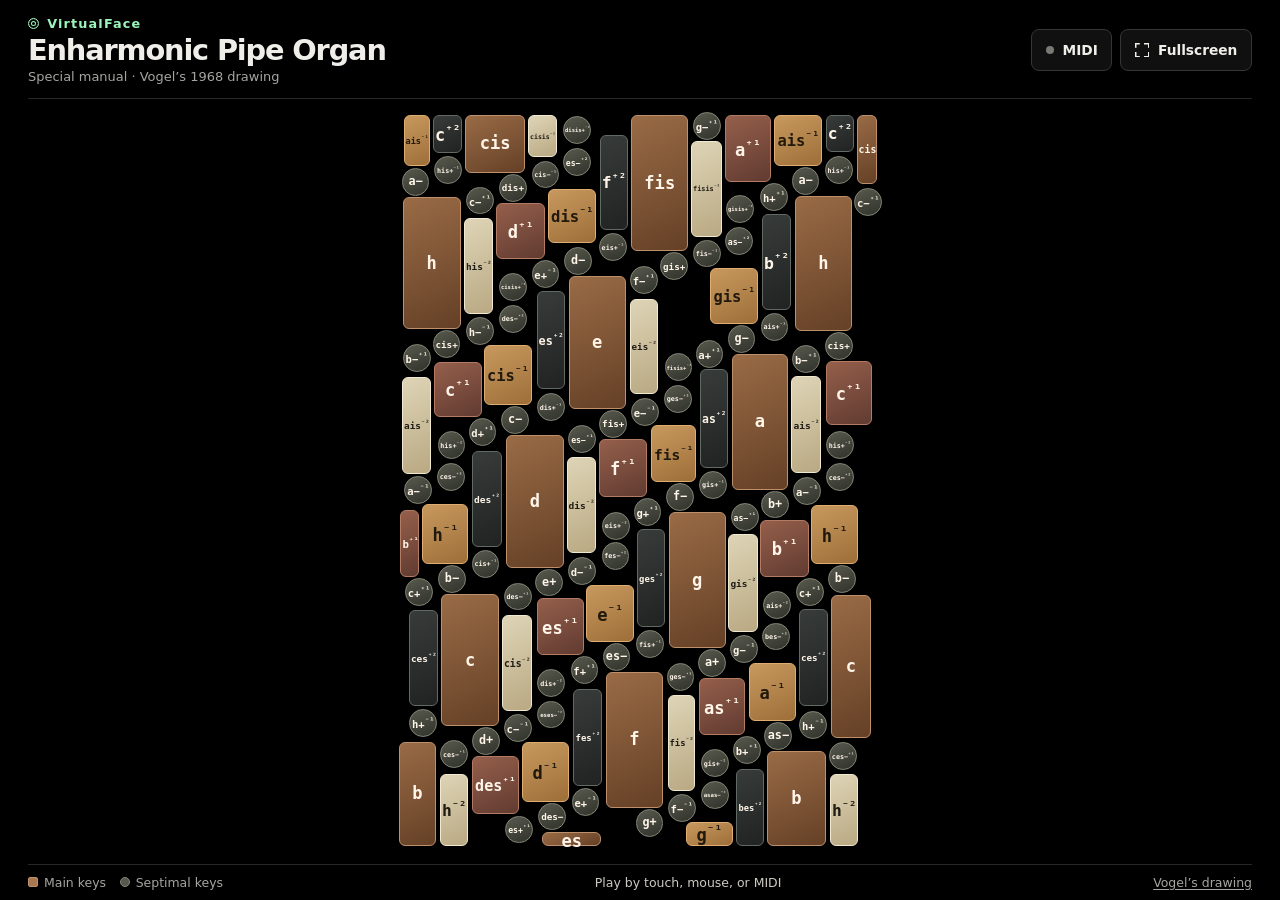
==== index.html @ 7b82e7f3 "Build the VirtualFace Vogel keyboard" ====
<!doctype html>
<html lang="en">
<head>
  <meta charset="utf-8">
  <meta name="viewport" content="width=device-width, initial-scale=1, viewport-fit=cover">
  <meta name="theme-color" content="#000000">
  <meta name="description" content="Play the special manual of the Enharmonic Pipe Organ with touch, mouse, or MIDI.">
  <title>VirtualFace · Enharmonic Pipe Organ</title>
  <link rel="stylesheet" href="./styles.css">
  <script type="module" src="./app.js"></script>
</head>
<body>
  <div class="app">
    <header class="toolbar">
      <div class="instrument">
        <div class="wordmark"><span class="wordmark-icon" aria-hidden="true"></span>VirtualFace</div>
        <h1 id="instrument-name">Enharmonic Pipe Organ</h1>
        <p class="instrument-detail">Special manual <span aria-hidden="true">·</span> Vogel’s 1968 drawing</p>
      </div>
      <div class="actions">
        <button id="midi-button" class="control" type="button" aria-expanded="false" aria-controls="midi-panel">
          <span id="midi-dot" class="midi-dot" aria-hidden="true"></span>MIDI
        </button>
        <button id="fullscreen" class="control" type="button"><span class="fullscreen-icon" aria-hidden="true"></span><span id="fullscreen-label">Fullscreen</span></button>
      </div>
      <section id="midi-panel" class="midi-panel" aria-labelledby="midi-heading" hidden>
        <h2 id="midi-heading">MIDI connections</h2>
        <p id="midi-status" role="status">Enable MIDI to connect a controller or a sound source.</p>
        <button id="midi-enable" class="control control-accent" type="button">Enable MIDI</button>
        <div id="midi-routing" class="midi-routing" hidden>
          <label>Input device<select id="midi-input"></select></label>
          <label>Input channel<select id="midi-input-channel"></select></label>
          <label>Output device<select id="midi-output"></select></label>
          <label>Output channel<select id="midi-output-channel"></select></label>
        </div>
        <p class="mapping-note" id="midi-mapping">VirtualFace uses its own note map. Focus or hover over a key to see its MIDI address.</p>
        <button id="release-all" class="control" type="button">Release all notes</button>
      </section>
    </header>
    <main class="stage" aria-label="Vogel special manual">
      <div id="keyboard" class="keyboard" role="group" aria-label="Playable keys" aria-describedby="keyboard-help"></div>
      <p id="keyboard-help" class="visually-hidden">Press and hold a key to play. Use the arrow keys to move focus and Space or Enter to play the focused key.</p>
      <noscript>Enable JavaScript to play the keyboard.</noscript>
    </main>
    <footer class="footer">
      <div class="legend" aria-label="Key legend">
        <span><i class="legend-swatch legend-main" aria-hidden="true"></i>Main keys</span>
        <span><i class="legend-swatch legend-septimal" aria-hidden="true"></i>Septimal keys</span>
      </div>
      <p id="key-info" class="key-info">Play by touch, mouse, or MIDI</p>
      <a class="source-link" href="https://www.soyka-musik.at/media/content/downloads/u.-d._soyka_arbeitsbericht_sinfonie_in_yes-dur_die_unspielbare.pdf#page=5" target="_blank" rel="noopener">Vogel’s drawing</a>
    </footer>
  </div>
</body>
</html>
---- styles.css ----
:root {
  color-scheme: dark;
  font-family: system-ui, -apple-system, BlinkMacSystemFont, sans-serif;
  background: #000;
  color: #f0eee9;
  --accent: #9cf6bb;
  --muted: #a5a5a1;
  --line: #272725;
}

* { box-sizing: border-box; }
body { margin: 0; }
button, select { font: inherit; }
button { cursor: pointer; }
[hidden] { display: none !important; }

.app {
  min-height: 100vh;
  min-height: 100dvh;
  display: grid;
  grid-template-rows: auto minmax(0, 1fr) auto;
  height: 100vh;
  height: 100dvh;
  padding: 0 max(1.75rem, env(safe-area-inset-right)) env(safe-area-inset-bottom) max(1.75rem, env(safe-area-inset-left));
  background: #000;
}

.toolbar, .footer {
  display: flex;
  align-items: center;
  justify-content: space-between;
  gap: 1rem;
}

.toolbar {
  position: relative;
  padding: 1rem 0 .85rem;
  border-bottom: 1px solid var(--line);
  z-index: 2;
}

.instrument { min-width: 0; }
.wordmark {
  display: flex;
  align-items: center;
  gap: .5rem;
  color: var(--accent);
  font-size: .8rem;
  letter-spacing: .09em;
  font-weight: 700;
}

.wordmark-icon {
  display: inline-block;
  width: .7rem;
  height: .7rem;
  border: 1.5px solid currentColor;
  border-radius: 50%;
  box-shadow: inset 0 0 0 2px #000, inset 0 0 0 3px currentColor;
}

h1 { margin: .25rem 0 .15rem; font-size: clamp(1.1rem, 3vw, 1.8rem); font-weight: 560; letter-spacing: -.04em; line-height: 1.1; }
.instrument-detail { margin: 0; font-size: .81rem; color: var(--muted); }
.actions { display: flex; gap: .5rem; flex-shrink: 0; }

.control {
  min-height: 2.65rem;
  display: inline-flex;
  align-items: center;
  justify-content: center;
  gap: .55rem;
  padding: 0 .85rem;
  border: 1px solid #363632;
  border-radius: .5rem;
  background: #101010;
  color: #f0eee9;
  font-size: .86rem;
  font-weight: 550;
}
.control:hover, .control[aria-expanded="true"] { border-color: #66665e; background: #1c1c1a; }
.control:disabled { opacity: .55; cursor: default; }
.control-accent { border-color: var(--accent); background: var(--accent); color: #091910; }
.control-accent:hover { background: #c3ffd7; color: #091910; }
.control:focus-visible, select:focus-visible, .source-link:focus-visible { outline: 2px solid var(--accent); outline-offset: 3px; }
.midi-dot { width: .5rem; height: .5rem; border-radius: 50%; background: #777973; }
.midi-dot.connected { background: var(--accent); box-shadow: 0 0 .45rem #9cf6bb75; }
.fullscreen-icon {
  width: .88rem;
  height: .88rem;
  background: linear-gradient(currentColor, currentColor) left top / .3rem 1.5px,
    linear-gradient(currentColor, currentColor) left top / 1.5px .3rem,
    linear-gradient(currentColor, currentColor) right top / .3rem 1.5px,
    linear-gradient(currentColor, currentColor) right top / 1.5px .3rem,
    linear-gradient(currentColor, currentColor) left bottom / .3rem 1.5px,
    linear-gradient(currentColor, currentColor) left bottom / 1.5px .3rem,
    linear-gradient(currentColor, currentColor) right bottom / .3rem 1.5px,
    linear-gradient(currentColor, currentColor) right bottom / 1.5px .3rem;
  background-repeat: no-repeat;
}

.midi-panel {
  position: absolute;
  right: 0;
  top: calc(100% + .4rem);
  width: min(25rem, 100%);
  max-height: min(75dvh, 35rem);
  overflow-y: auto;
  padding: 1rem;
  border: 1px solid #41413d;
  border-radius: .65rem;
  background: #111110;
  box-shadow: 0 12px 38px #000e;
}
.midi-panel h2 { margin: 0; font-size: 1rem; }
.midi-panel p { margin: .65rem 0; color: #c4c4bc; font-size: .875rem; line-height: 1.45; }
.midi-routing { display: grid; grid-template-columns: minmax(0, 3fr) minmax(7rem, 2fr); gap: .65rem; }
.midi-routing label { display: grid; min-width: 0; gap: .25rem; font-size: .8rem; color: #c4c4bc; }
.midi-routing select {
  appearance: none;
  min-width: 0;
  width: 100%;
  min-height: 2.4rem;
  padding: .35rem 1.5rem .35rem .55rem;
  border: 1px solid #41413d;
  border-radius: .35rem;
  background: linear-gradient(45deg, transparent 50%, #ccc 50%) right .65rem center / .28rem .28rem,
    linear-gradient(135deg, #ccc 50%, transparent 50%) right .38rem center / .28rem .28rem #191918;
  background-repeat: no-repeat;
  color: #eee;
}
.midi-panel .mapping-note { font-size: .79rem; }

.stage {
  position: relative;
  display: flex;
  justify-content: center;
  align-items: center;
  min-width: 0;
  min-height: 0;
  padding: .7rem 0;
  overflow: auto;
}
.keyboard {
  position: relative;
  flex: none;
  user-select: none;
  -webkit-user-select: none;
  -webkit-touch-callout: none;
  touch-action: none;
}
.key {
  --top: #996b46;
  --bottom: #654026;
  --border: #bd906c;
  --text: #fff5e9;
  position: absolute;
  display: grid;
  place-items: center;
  padding: 0 1px;
  border: 1px solid var(--border);
  border-radius: clamp(2px, .7vw, 6px);
  background: linear-gradient(155deg, var(--top), var(--bottom));
  color: var(--text);
  font-family: ui-monospace, SFMono-Regular, Menlo, monospace;
  font-size: .9rem;
  font-weight: 650;
  line-height: 1;
  white-space: nowrap;
  touch-action: none;
  -webkit-tap-highlight-color: transparent;
}
.key[data-kind="chromatic-up"] { --top: #ded4b6; --bottom: #b9a983; --border: #f1e8d0; --text: #201c15; }
.key[data-kind="chromatic-down"] { --top: #373b39; --bottom: #202321; --border: #626a64; }
.key[data-kind="major-third"] { --top: #c8995e; --bottom: #9d6e38; --border: #dfad72; --text: #22190d; }
.key[data-kind="minor-third"] { --top: #955f4b; --bottom: #613b31; --border: #b37b64; }
.key[data-shape="circle"] {
  --top: #58594e;
  --bottom: #30332b;
  --border: #858777;
  border-radius: 50%;
}
.key small { font-size: .75em; vertical-align: super; }
.key span { pointer-events: none; }
@media (hover: hover) {
  .key:hover { filter: brightness(1.22); }
}
.key:focus-visible {
  outline: 2px solid #fff;
  outline-offset: 1px;
  z-index: 1;
}
.key.is-active {
  z-index: 1;
  background: #adffca;
  color: #0b2717;
  border-color: #e6ffed;
  box-shadow: 0 0 0 1px #a2ffbf60, 0 0 .75rem #74f8a48c;
  filter: none;
}

.footer {
  border-top: 1px solid var(--line);
  padding: .64rem 0;
  color: var(--muted);
  font-size: .78rem;
}
.legend { display: flex; align-items: center; gap: .85rem; }
.legend span { display: inline-flex; align-items: center; gap: .35rem; white-space: nowrap; }
.legend-swatch { width: .65rem; height: .65rem; background: #a87851; border: 1px solid #bd906c; border-radius: 2px; }
.legend-septimal { border-radius: 50%; background: #58594e; border-color: #858777; }
.key-info { margin: 0; color: #cccac2; text-align: center; }
.source-link { color: inherit; text-underline-offset: .18em; white-space: nowrap; }
.source-link:hover { color: #fff; }

.visually-hidden {
  position: absolute;
  width: 1px;
  height: 1px;
  overflow: hidden;
  clip-path: inset(50%);
  white-space: nowrap;
}

@media (max-width: 600px) {
  .app { padding-left: max(.65rem, env(safe-area-inset-left)); padding-right: max(.65rem, env(safe-area-inset-right)); }
  .toolbar { gap: .4rem; padding: .65rem 0; }
  .instrument-detail { font-size: .72rem; }
  .actions { gap: .35rem; }
  .actions .control { min-width: 2.45rem; padding: 0 .5rem; }
  #fullscreen-label { position: absolute; width: 1px; height: 1px; clip-path: inset(50%); overflow: hidden; white-space: nowrap; }
  .footer { gap: .4rem; font-size: .72rem; }
  .legend { gap: .35rem; }
  .legend span { white-space: normal; }
  .legend-swatch { flex: none; }
  .stage { padding: .35rem 0; }
}
@media (max-height: 520px) {
  .toolbar { padding-block: .3rem; }
  .wordmark, .instrument-detail { display: none; }
  .footer { padding-block: .25rem; }
  .stage { padding-block: .25rem; }
}

.app.is-fullscreen {
  grid-template-rows: minmax(0, 1fr);
}
.is-fullscreen .toolbar {
  position: absolute;
  top: max(.5rem, env(safe-area-inset-top));
  right: max(.65rem, env(safe-area-inset-right));
  padding: 0;
  border: 0;
}
.is-fullscreen .instrument,
.is-fullscreen #midi-button,
.is-fullscreen .footer { display: none; }

@media (max-width: 600px) {
  .is-fullscreen .stage { padding-top: 3rem; }
}
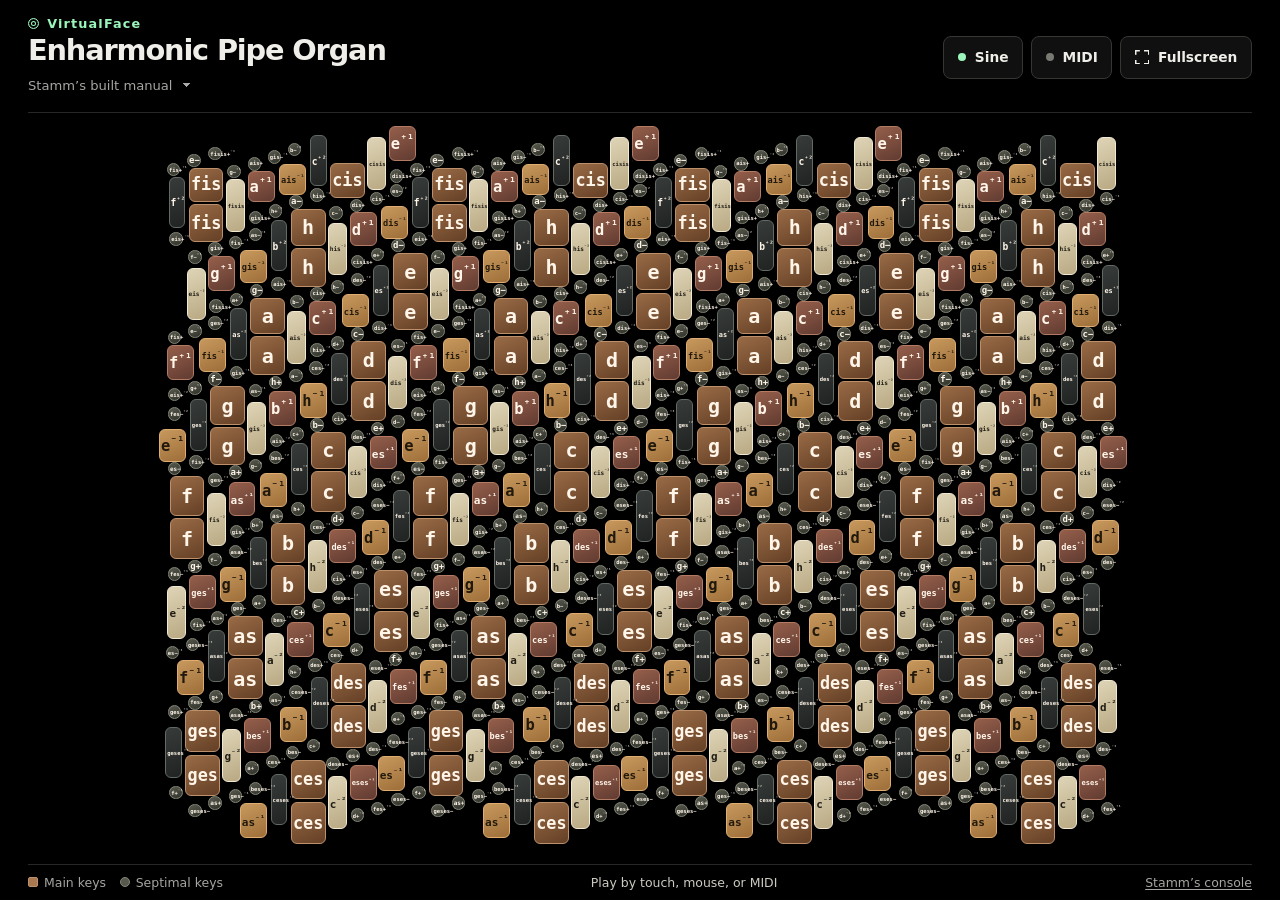
==== commit 8313059a: "Add the Stamm manual, tuned MIDI and sine reference" ====
--- a/index.html
+++ b/index.html
@@ -15,9 +15,18 @@
       <div class="instrument">
         <div class="wordmark"><span class="wordmark-icon" aria-hidden="true"></span>VirtualFace</div>
         <h1 id="instrument-name">Enharmonic Pipe Organ</h1>
-        <p class="instrument-detail">Special manual <span aria-hidden="true">·</span> Vogel’s 1968 drawing</p>
+        <label class="layout-choice">
+          <span class="visually-hidden">Keyboard layout</span>
+          <select id="layout-select" aria-label="Keyboard layout">
+            <option value="stamm">Stamm’s built manual</option>
+            <option value="vogel">Vogel’s 1968 drawing</option>
+          </select>
+        </label>
       </div>
       <div class="actions">
+        <button id="sine-button" class="control" type="button" aria-pressed="true">
+          <span class="sine-dot" aria-hidden="true"></span>Sine
+        </button>
         <button id="midi-button" class="control" type="button" aria-expanded="false" aria-controls="midi-panel">
           <span id="midi-dot" class="midi-dot" aria-hidden="true"></span>MIDI
         </button>
@@ -32,12 +41,28 @@
           <label>Input channel<select id="midi-input-channel"></select></label>
           <label>Output device<select id="midi-output"></select></label>
           <label>Output channel<select id="midi-output-channel"></select></label>
+          <label class="routing-wide">Output format<select id="midi-output-format">
+            <option value="raw">Raw key addresses</option>
+            <option value="tuned">Note + pitch bend</option>
+          </select></label>
+          <label class="tuned-option" hidden>Voice routing<select id="midi-voice-routing">
+            <option value="poly">Multiple channels</option>
+            <option value="single">Single channel</option>
+          </select></label>
+          <label class="tuned-option" hidden>Bend range<select id="midi-bend-range">
+            <option value="1">±1 semitone</option>
+            <option value="2" selected>±2 semitones</option>
+            <option value="12">±12 semitones</option>
+            <option value="24">±24 semitones</option>
+            <option value="48">±48 semitones</option>
+          </select></label>
         </div>
         <p class="mapping-note" id="midi-mapping">VirtualFace uses its own note map. Focus or hover over a key to see its MIDI address.</p>
+        <p id="midi-warning" class="midi-warning" role="status" hidden></p>
         <button id="release-all" class="control" type="button">Release all notes</button>
       </section>
     </header>
-    <main class="stage" aria-label="Vogel special manual">
+    <main class="stage" aria-label="Special manual">
       <div id="keyboard" class="keyboard" role="group" aria-label="Playable keys" aria-describedby="keyboard-help"></div>
       <p id="keyboard-help" class="visually-hidden">Press and hold a key to play. Use the arrow keys to move focus and Space or Enter to play the focused key.</p>
       <noscript>Enable JavaScript to play the keyboard.</noscript>
--- a/styles.css
+++ b/styles.css
@@ -60,7 +60,6 @@
 }
 
 h1 { margin: .25rem 0 .15rem; font-size: clamp(1.1rem, 3vw, 1.8rem); font-weight: 560; letter-spacing: -.04em; line-height: 1.1; }
-.instrument-detail { margin: 0; font-size: .81rem; color: var(--muted); }
 .actions { display: flex; gap: .5rem; flex-shrink: 0; }
 
 .control {
@@ -224,7 +223,6 @@
 @media (max-width: 600px) {
   .app { padding-left: max(.65rem, env(safe-area-inset-left)); padding-right: max(.65rem, env(safe-area-inset-right)); }
   .toolbar { gap: .4rem; padding: .65rem 0; }
-  .instrument-detail { font-size: .72rem; }
   .actions { gap: .35rem; }
   .actions .control { min-width: 2.45rem; padding: 0 .5rem; }
   #fullscreen-label { position: absolute; width: 1px; height: 1px; clip-path: inset(50%); overflow: hidden; white-space: nowrap; }
@@ -236,7 +234,7 @@
 }
 @media (max-height: 520px) {
   .toolbar { padding-block: .3rem; }
-  .wordmark, .instrument-detail { display: none; }
+  .wordmark { display: none; }
   .footer { padding-block: .25rem; }
   .stage { padding-block: .25rem; }
 }
@@ -258,3 +256,36 @@
 @media (max-width: 600px) {
   .is-fullscreen .stage { padding-top: 3rem; }
 }
+
+.layout-choice {
+  display: inline-block;
+  max-width: 100%;
+  margin-top: .2rem;
+}
+.layout-choice select {
+  appearance: none;
+  width: 100%;
+  min-height: 1.65rem;
+  padding: 0 1.25rem 0 0;
+  border: 0;
+  background: linear-gradient(45deg, transparent 50%, #aaa 50%) right .35rem center / .25rem .25rem,
+    linear-gradient(135deg, #aaa 50%, transparent 50%) right .13rem center / .25rem .25rem #000;
+  background-repeat: no-repeat;
+  color: var(--muted);
+  font-size: .82rem;
+  cursor: pointer;
+  text-overflow: ellipsis;
+}
+.layout-choice select:hover { color: #fff; }
+.sine-dot { width: .5rem; height: .5rem; border-radius: 50%; background: #777973; }
+#sine-button[aria-pressed="true"] .sine-dot { background: var(--accent); }
+.midi-routing .routing-wide { grid-column: 1 / -1; }
+.midi-panel .midi-warning { color: #f7cb8f; }
+.is-fullscreen #sine-button { display: none; }
+
+@media (max-width: 600px) {
+  .layout-choice select { font-size: .74rem; }
+  .actions { gap: .25rem; }
+  .actions .control { min-width: 2rem; gap: .28rem; padding-inline: .35rem; }
+  .footer .legend { display: none; }
+}
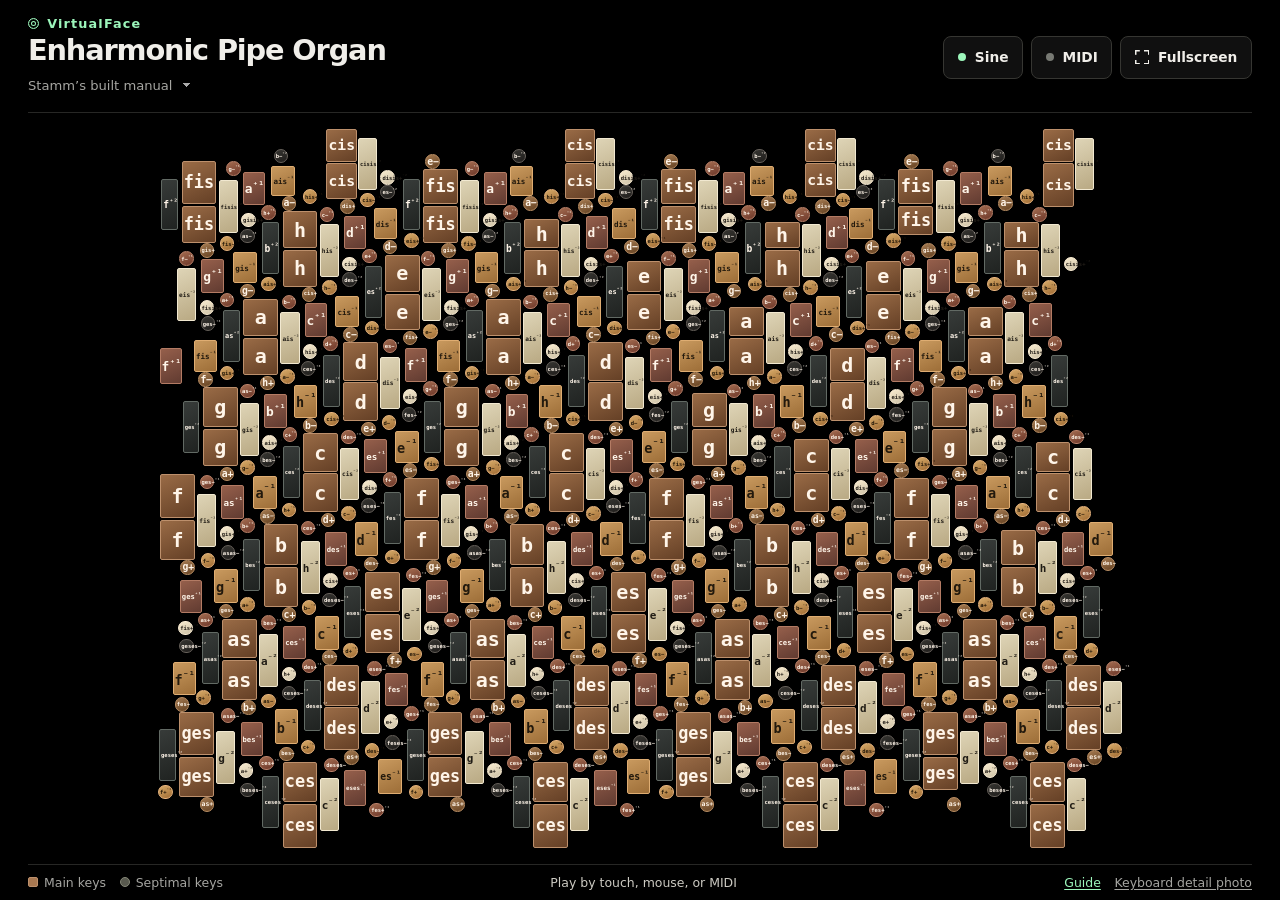
==== commit bd59ed2f: "Document the organ layouts and MIDI mapping" ====
--- a/index.html
+++ b/index.html
@@ -59,7 +59,10 @@
         </div>
         <p class="mapping-note" id="midi-mapping">VirtualFace uses its own note map. Focus or hover over a key to see its MIDI address.</p>
         <p id="midi-warning" class="midi-warning" role="status" hidden></p>
-        <button id="release-all" class="control" type="button">Release all notes</button>
+        <div class="midi-panel-actions">
+          <button id="release-all" class="control" type="button">Release all notes</button>
+          <a class="guide-link" href="./guide.html#midi">MIDI guide</a>
+        </div>
       </section>
     </header>
     <main class="stage" aria-label="Special manual">
@@ -73,7 +76,10 @@
         <span><i class="legend-swatch legend-septimal" aria-hidden="true"></i>Septimal keys</span>
       </div>
       <p id="key-info" class="key-info">Play by touch, mouse, or MIDI</p>
-      <a class="source-link" href="https://www.soyka-musik.at/media/content/downloads/u.-d._soyka_arbeitsbericht_sinfonie_in_yes-dur_die_unspielbare.pdf#page=5" target="_blank" rel="noopener">Vogel’s drawing</a>
+      <div class="footer-links">
+        <a class="guide-link" href="./guide.html">Guide</a>
+        <a class="source-link" href="https://www.soyka-musik.at/media/content/downloads/u.-d._soyka_arbeitsbericht_sinfonie_in_yes-dur_die_unspielbare.pdf#page=5" target="_blank" rel="noopener">Vogel’s drawing</a>
+      </div>
     </footer>
   </div>
 </body>
--- a/styles.css
+++ b/styles.css
@@ -289,3 +289,105 @@
   .actions .control { min-width: 2rem; gap: .28rem; padding-inline: .35rem; }
   .footer .legend { display: none; }
 }
+
+.keyboard[data-layout="stamm"] .key[data-shape="rect"] {
+  border-radius: 2px;
+}
+.key[data-finish="ivory"] {
+  --top: #f8ebcf;
+  --bottom: #cec2a7;
+  --border: #fff1d8;
+  --text: #231e18;
+}
+.key[data-finish="ebony"] {
+  --top: #363531;
+  --bottom: #201e1c;
+  --border: #66605a;
+}
+.key[data-finish="mahogany"] {
+  --top: #a36c50;
+  --bottom: #6e382a;
+  --border: #bb826a;
+}
+.key[data-finish="walnut"] {
+  --top: #a47a51;
+  --bottom: #654222;
+  --border: #bc9065;
+}
+.key[data-finish="boxwood"] {
+  --top: #d7ab69;
+  --bottom: #a16c34;
+  --border: #e9b57f;
+  --text: #25190a;
+}
+
+.footer-links, .midi-panel-actions {
+  display: flex;
+  flex-wrap: wrap;
+  align-items: center;
+  gap: .4rem .85rem;
+}
+.footer-links { justify-content: flex-end; }
+.guide-link { color: var(--accent); text-underline-offset: .18em; }
+.guide-link:focus-visible, .guide-page a:focus-visible {
+  outline: 2px solid var(--accent);
+  outline-offset: 3px;
+}
+.midi-panel-actions .guide-link { font-size: .85rem; }
+
+.guide-page {
+  --guide-width: 52rem;
+  --guide-gutter: clamp(1rem, 5vw, 2rem);
+}
+.guide-header, .guide-main {
+  width: min(calc(100% - 2 * var(--guide-gutter)), var(--guide-width));
+  margin-inline: auto;
+}
+.guide-header {
+  display: flex;
+  align-items: center;
+  justify-content: space-between;
+  gap: .75rem;
+  padding-block: 1rem;
+  border-bottom: 1px solid var(--line);
+}
+.guide-header .wordmark { display: inline-flex; text-decoration: none; }
+.guide-page .control { text-decoration: none; }
+.guide-main {
+  padding-block: clamp(2rem, 7vw, 4rem);
+  color: #d6d4cd;
+  line-height: 1.65;
+}
+.guide-main h1, .guide-main h2, .guide-main h3 { color: #f0eee9; line-height: 1.15; }
+.guide-main h1 { margin: 0 0 .8rem; font-size: clamp(2rem, 6vw, 3.4rem); }
+.guide-main h2 { margin: 0 0 1.25rem; font-size: clamp(1.5rem, 4vw, 2rem); letter-spacing: -.025em; }
+.guide-main h3 { margin: 1.65rem 0 .5rem; font-size: 1.16rem; }
+.guide-main p { margin: .65rem 0 1rem; }
+.guide-main ul { padding-inline-start: 1.4rem; }
+.guide-main li + li { margin-top: .4rem; }
+.guide-intro { max-width: 64ch; font-size: 1.1rem; color: var(--muted); }
+.guide-main a:not(.control) { color: var(--accent); text-underline-offset: .2em; }
+.guide-nav {
+  display: flex;
+  flex-wrap: wrap;
+  gap: .65rem 1.15rem;
+  margin-block: 1.8rem 2.5rem;
+  font-size: .92rem;
+}
+.guide-main section {
+  margin-top: 2.6rem;
+  padding-top: 2rem;
+  border-top: 1px solid var(--line);
+  scroll-margin-top: 1rem;
+}
+.guide-main code {
+  color: #f6e4c5;
+  font: .96em ui-monospace, SFMono-Regular, Menlo, monospace;
+}
+.guide-table { overflow-x: auto; margin-block: 1.3rem; }
+.guide-table table { width: 100%; border-collapse: collapse; font-size: .92rem; }
+.guide-table caption { padding-bottom: .4rem; color: #f0eee9; text-align: left; font-weight: 600; }
+.guide-table th, .guide-table td { padding: .55rem .65rem; text-align: left; vertical-align: top; border-bottom: 1px solid var(--line); }
+.guide-table thead { background: #131311; color: #f0eee9; }
+.guide-table tbody th { color: #f0eee9; font-weight: 550; }
+#example .guide-table table { min-width: 30rem; }
